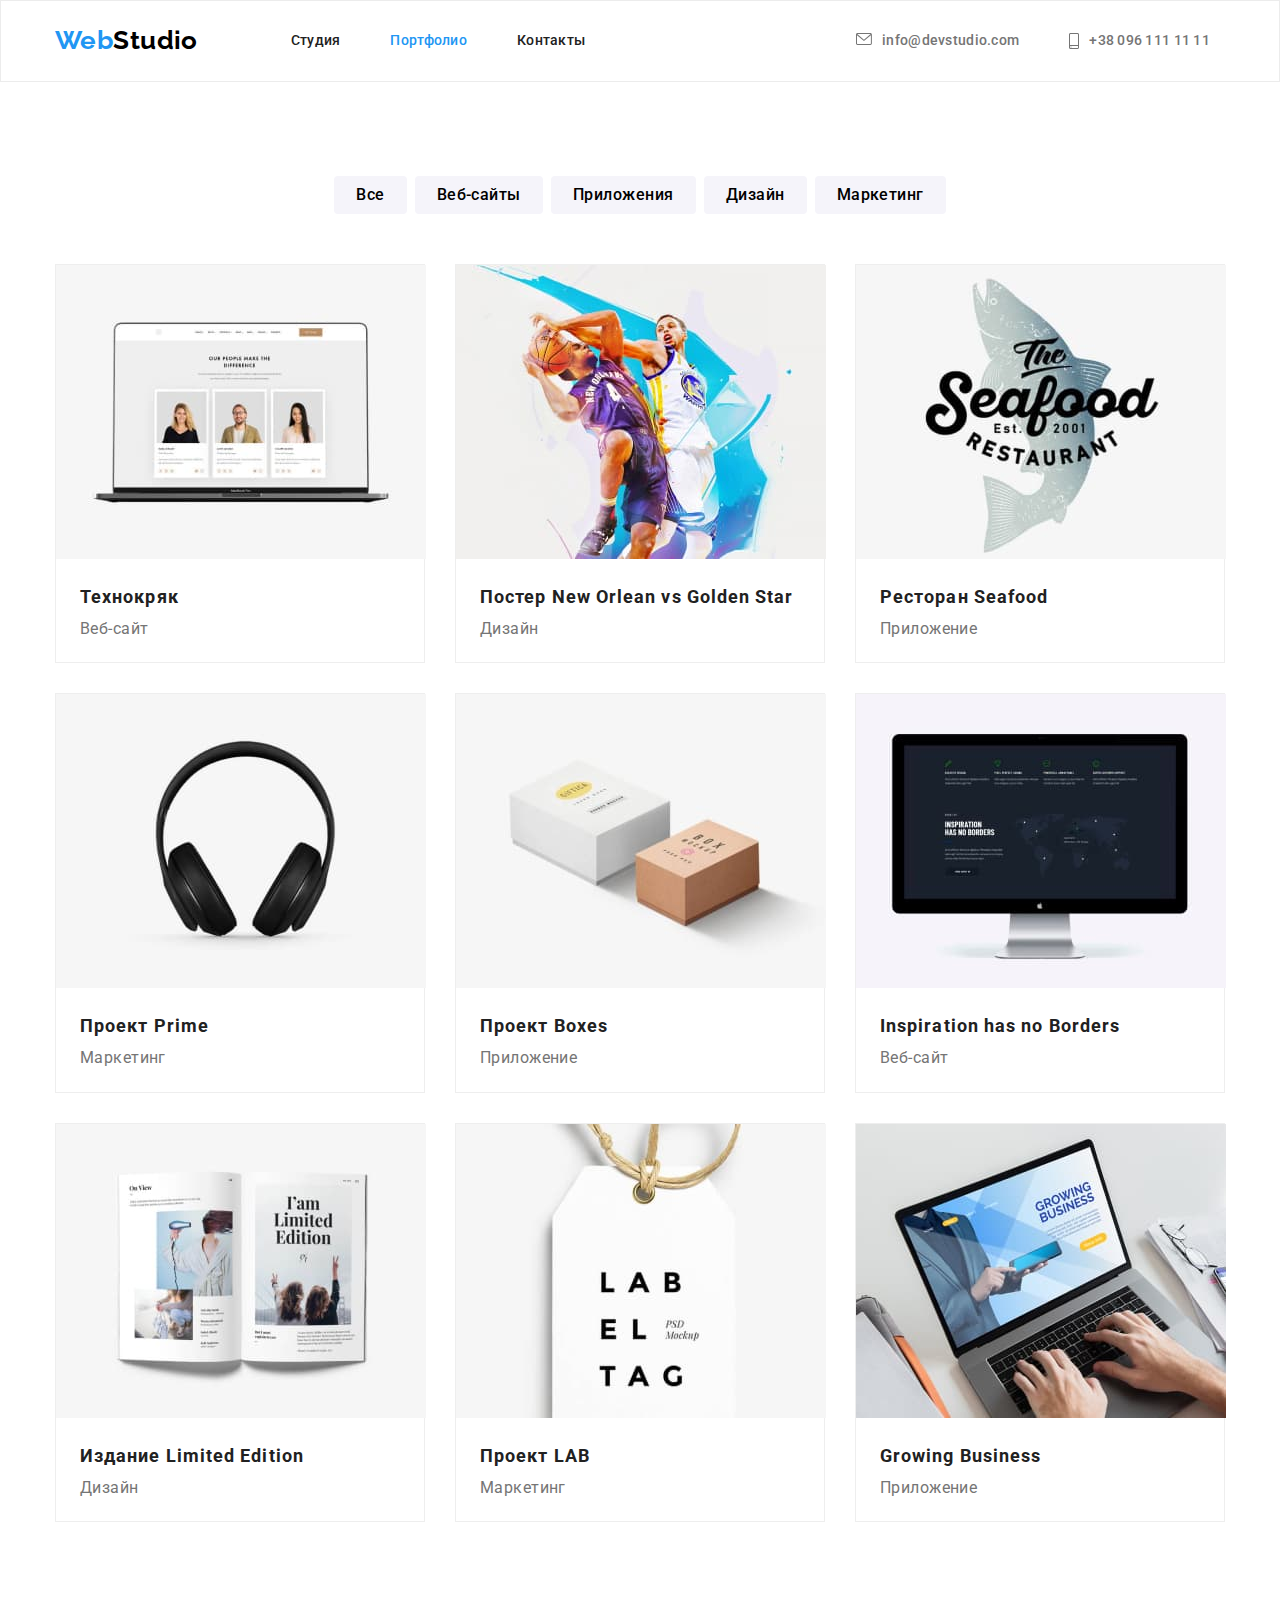
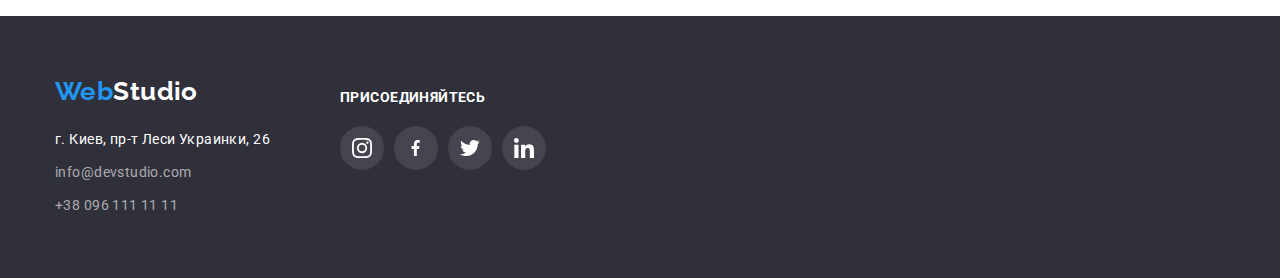
==== portfolio.html @ fba7c38c "клонирует файлы из 4 репо" ====
<!DOCTYPE html>
<html lang="ru">
<!--шапка сайта-->

<head>
    <meta charset="UTF-8">
    <meta name="viewport" content="width=device-width, initial-scale=1.0">
    <link rel="stylesheet"
        href="https://cdnjs.cloudflare.com/ajax/libs/modern-normalize/1.0.0/modern-normalize.min.css">
    <link rel="preconnect" href="https://fonts.gstatic.com">
    <link
        href="https://fonts.googleapis.com/css2?family=Raleway:wght@700&family=Roboto:wght@400;500;700;900&display=swap"
        rel="stylesheet">
    <link rel="stylesheet" href="./css/styles.css">
    <title>Портфолио</title>
</head>

<body>
    <!--шапка сайта-->
    <header class="header-info">
        <div class="main-container">
            <nav class="all-nav">
                <a class="logo" lang="en" href="./index.html"><span class="logo-accent">Web</span>Studio</a>
                <ul class="site-nav-list">
                    <li class="item"><a href="./index.html" class="link ">Студия</a></li>
                    <li class="item"><a href="" class="link current">Портфолио</a></li>
                    <li class="item"><a href="" class="link">Контакты</a></li>
                </ul>
            </nav>
            <ul class="contacts">
                <li class="mail item"><a href="mailto:info@devstudio.com" class="link mail-header">
                        <svg class="mail-icon" width="16px" height="12px">
                            <use href="./images/sprite-icons.svg#icon-envelope"></use>
                        </svg>
                        info@devstudio.com
                    </a>
                </li>
                <li class="tel item"><a href="tel:+380961111111" class="link tel-header ">
                        <svg class="tel-icon" width="10px" height="16px">
                            <use href="./images/sprite-icons.svg#icon-smartphone"></use>
                        </svg>
                        +38 096 111 11 11
                    </a>
                </li>
            </ul>
        </div>
    </header>
    <main>
        <section class="our-projects">
            <div class="container">
                <h1 class="visually-hidden">Проекты</h1>
                <ul class="projects-filter">
                    <li class="filter-item"><button type="button" class="filter">Все</button></li>
                    <li class="filter-item"><button type="button" class="filter">Веб-сайты</button></li>
                    <li class="filter-item"><button type="button" class="filter">Приложения</button></li>
                    <li class="filter-item"><button type="button" class="filter">Дизайн</button></li>
                    <li class="filter-item"><button type="button" class="filter">Маркетинг</button></li>
                </ul>
            </div>
            <!--<section class="project-cards">-->
            <div class="container">
                <ul class="project-set">
                    <li class="project-item">
                        <div class="card-container"></div>
                        <a href="" class="project-link" style="color: #757575">
                            <img class="img-card" src="./images/technokriak.jpg" alt="на ноутбуке открыт сайт с карточками сотрудников">
                            <div class="card-body">
                            <h2 class="project-name">Технокряк</h2>
                            <p class="project-text">Веб-сайт</p>
                            </div>
                        </a>
                    </li>
                    <li class="project-item">
                        <a href="" class="project-link" style="color: #757575">
                            <img class="img-card" src="./images/poster.jpg" alt="Постер с изображением баскетболистов">
                            <div class="card-body">
                            <h2 class="project-name">Постер New Orlean vs Golden Star</h2>
                            <p class="project-text">Дизайн</p>
                            </div>
                        </a>
                    </li>
                    <li class="project-item">
                        <a href="" class="project-link" style="color: #757575">
                            <img class="img-card" src="./images/seafood.jpg" alt="логотип с рыбой">
                            <div class="card-body">
                            <h2 class="project-name">Ресторан Seafood</h2>
                            <p class="project-text">Приложение</p>
                            </div>
                        </a>
                    </li>
                    <li class="project-item">
                        <a href="" class="project-link" style="color: #757575">
                            <img class="img-card" src="./images/prime.jpg" alt="Наушники">
                            <div class="card-body">
                            <h2 class="project-name">Проект Prime</h2>
                            <p class="project-text">Маркетинг</p>
                            </div>
                        </a>
                    </li>
                    <li class="project-item">
                        <a href="" class="project-link" style="color: #757575">
                            <img class="img-card" src="./images/boxes.jpg" alt="Две коробки на белом фоне.Одна-белая, вторая-крафт.">
                            <div class="card-body">
                            <h2 class="project-name">Проект Boxes</h2>
                            <p class="project-text">Приложение</p>
                            </div>
                        </a>
                    </li>
                    <li class="project-item">
                        <a href="" class="project-link" style="color: #757575">
                            <img class="img-card" src="./images/no-borders.jpg" alt="Моноблок">
                            <div class="card-body">
                            <h2 class="project-name">Inspiration has no Borders</h2>
                            <p class="project-text">Веб-сайт</p>
                            </div>
                        </a>
                    </li>
                    <li class="project-item">
                        <a href="" class="project-link" style="color: #757575">
                            <img class="img-card" src="./images/limited-edition.jpg" alt="Разворот журнала">
                            <div class="card-body">
                            <h2 class="project-name">Издание Limited Edition</h2>
                            <p class="project-text">Дизайн</p>
                            </div>
                        </a>
                    </li>
                    <li class="project-item">
                        <a href="" class="project-link" style="color: #757575">
                            <img class="img-card" src="./images/lab.jpg" alt="белая лейба с названием проекта">
                            <div class="card-body">
                            <h2 class="project-name">Проект LAB</h2>
                            <p class="project-text">Маркетинг</p>
                            </div>
                        </a>
                    </li>
                    <li class="project-item">
                            <a class="project-link" href=""  style="color: #757575">
                            <img class="img-card" src="./images/growing-business.jpg" alt="Мужчина печатает на ноутбуке">
                            <div class="card-body">
                            <h2 class="project-name">Growing Business</h2>
                            <p class="project-text">Приложение</p>
                            </div>
                        </a>
                      </li>
                </ul>
            </div>
            <!--</section>-->
        </section>
    </main>
    <footer>
        <section class="footer-section">
            <div class="footer-address">
                <a class="logo" lang="en" href="./index.html"><span class="logo-accent">Web</span>Studio</a>
                <address class="address">
                    г. Киев, пр-т Леси Украинки, 26
                </address>
                <ul>
                    <li class="email-li"><a href="mailto:info@devstudio.com" class="email">info@devstudio.com</a></li>
                    <li class="phone-li"><a href="tel:+380961111111" class="phone">+38 096 111 11 11</a></li>
                </ul>
            </div>
            <div class=" footer-sotial-networks">
                <p class="join">присоединяйтесь</p>
                <ul class="join-social-network">
                    <li class="join-social-network-item">
                        <a href="" class="join-network-link">
                            <svg class="link-icon" width="20px" height="20px">
                                <use href="./images/sprite-icons.svg#icon-instagram-2"></use>
                            </svg>
                        </a>
                    </li>
                    <li class="join-social-network-item">
                        <a href="" class="join-network-link">
                            <svg class="link-icon" width="20px" height="16.25px">
                                <use href="./images/sprite-icons.svg#icon-facebook"></use>
                            </svg>
                        </a>
                    </li>
                    <li class="join-social-network-item">
                        <a href="" class="join-network-link">
                            <svg class="link-icon tweetter" width="20px" height="20px">
                                <use href="./images/sprite-icons.svg#icon-tweetter"></use>
                            </svg>
                        </a>
                    </li>
                    <li class="join-social-network-item">
                        <a href="" class="join-network-link">
                            <svg class="link-icon in" width="20px" height="20px">
                                <use href="./images/sprite-icons.svg#icon-linkedin-1"></use>
                            </svg>
                        </a>
                    </li>
                </ul>
            </div>
        </section>
    </footer>


</body>

</html>
---- css/styles.css ----
:root {
  --primary-text-color: #757575; 
  --title-text-color: #212121;
  --accent: #2196f3;
  --second-text-accent: #ffffff;
  --background-color: #ffffff;
  --sec-background-color: #2f303a;
  --third-background-color: #f5f4fa;
  --logo-color: #000000;
  --filter-color: #f5f4fa;
   --border-color: #ececec;
   --icons-list-color: #AFB1B8;
}

body {
  margin: 0;
  font-family: "Roboto", sans-serif;
  сolor: var(--primary-text-color);

  font-size: 14px;
  line-height: 1.71;
  font-weight: 400;

  letter-spacing: 0.03em;
}
/* основной цвет текста #757575;*/
/*вторичный цвет текста background: #212121;*/
/*background: #000000;
/*background: #FFFFFF;
/*акцент: #2196F3;
/*background: #F5F4FA;*/
/*background-color 2F303A */
/*background-colorFFFFFF*/

/*header-main-container*/

.container {
  width: 1200px;
  padding-left: 15px;
  padding-right: 15px;
  margin-left: auto;
  margin-right: auto;
}

.overlay {
  max-width: 1600;
  height: 600px;
  padding-top: 200px;
  margin-left: auto;
  margin-right: auto;

  margin-right: auto;
  margin-top: 0;
  margin-bottom: 0px;
  text-align: center;
}

.heading-container {
  width: 696px;
  margin: 0 auto;
}

.header-info {
  /*display: flex;*/
  border: 1px solid var(--border-color);
}

.main-container {
  display: flex;
  align-items: center;
  justify-content: space-between;
  padding-left: 15px;
  padding-right: 15px;
  width: 1200px;
  margin-left: auto;
  margin-right: auto;
  /*border-bottom: tomato;*/
}

/*logo*/
.logo {
  display: inline-block;
  color: var(--logo-color);
  font-family: "Raleway", sans-serif;
  font-weight: 700;
  font-size: 26px;
  line-height: 1.19;
  text-decoration: none;
}
header .logo {
  padding-top: 24px;
  padding-bottom: 25px;
}

.a .logo {
  display: inline-block;
  padding-top: 60px;
  margin-bottom: 20px;
}
.logo-accent {
  color: var(--accent);
}

/*убирает точки со всех списков*/
ul {
  padding: 0;
  margin: 0;
  list-style: none;
}

/* Site nav*/

.all-nav {
  display: flex;
  align-items: center;
  /*justify-content: space-between;*/
}
.site-nav-list .link {
  display: block;
  padding-top: 32px;
  padding-bottom: 32px;
  color: var(--title-text-color);
  font-weight: 500;
  font-size: 14px;
  line-height: 1.14;
  letter-spacing: 0.02em;
  text-decoration: none;
}

.site-nav-list .link:hover,
.site-nav-list .link:focus {
  color: var(--accent);
}

.site-nav-list .link.current {
  color: var(--accent);
}

.site-nav-list {
  display: flex;
  margin-top: 0;
  margin-bottom: 0;
  margin-left: 93px;
}

.site-nav-list .item:not(:last-child) {
  margin-right: 50px;
}

.logo-nav {
  display: inline-block;
  margin-right: 93px;
  color: var(--logo-color);
  font-family: "Raleway", sans-serif;
  font-weight: 700;
  font-size: 26px;
  line-height: 1.19;
  text-decoration: none;
}

.header .container {
  
  padding-left: 15px;
  padding-right: 15px;
  width: 1200px;
  margin-top: 0;
  margin-bottom: 0;
  margin-left: auto;
  margin-right: auto;
}

/*герой*/

.hero .overlay {
  background-image: linear-gradient(
      to right,
      rgba(47, 48, 58, 0.4) ,
      rgba(47, 48, 58, 0.4) 
    ),
  
  url(../images/hero-img.jpg);
  background-color: var(--sec-background-color);
  background-repeat: no-repeat;
  background-position: center;
  background-size: cover;
} 


/.hero {
 
  margin-top: 0;
  margin-bottom: 0px;
  text-align: center;
  padding-top: 200px;
  padding-bottom: 200px;
  /*background-color: var(--sec-background-color);*/
}

.hero-title {
  margin-top: 0;
  margin-bottom: 30px;
  font-weight: 900px;
  font-size: 44px;
  line-height: 1.4;
  text-align: center;
  letter-spacing: 0.06em;
  text-transform: uppercase;
  color: var(--second-text-accent);
}

/*section*/
.section .container {
  padding-left: 15px;
  padding-right: 15px;
  width: 1200px;
  margin-left: auto;
  margin-right: auto;
}

.section-title {
  margin-top: 0;
  margin-bottom: 50px;
  
  color: var(--title-text-color);
  font-weight: 700;
  font-size: 36px;
  line-height: 1.17;
  text-align: center;
  text-decoration: none;
}

/*features-list*/
.features-list .title {
  color: var(--title-text-color);
  font-weight: 700;
  font-size: 14px;
  line-height: 1.14;
  text-transform: uppercase;
}

.features-list .text {
  font-size: 14px;
  line-height: 1.71;
  color: var(--primary-text-color);
}

.features-list {
  display: flex;
  /*flex-wrap: wrap;*/
  margin-left: -30px;
  margin-top: -30px;
  /*padding-bottom: 94px;
  padding-top: 94px;*/
}

.features-list-item {
  width: 270px;
  margin-left: 30px;
  margin-top: 30px;
  flex-basis: calc(100% / 4-30px);
}






/*кнопка заказать услугу*/

.button-heading {
  display: block;
  width: 200px;
  margin: 0 auto;
}

.button {
  display: inline-block;
  text-align: center;
  font-weight: 700;
  font-size: 16px;
  line-height: 1.9;
  min-width: 200px;
  padding-top: 10px;
  padding-bottom: 10px;
  padding-left: 32px;
  padding-right: 32px;
  color: var(--second-text-accent);
  background-color: var(--accent);
  border: 1px solid tansparent;
  border-radius: 4px;

  cursor: pointer;
  outline: transparent;
}

.button:hover,
.button:focus {
  background-color: var(--background-color);
  color: var(--accent);
}
/*our advantages*/

.advantages-section {
  display: flex;
  padding-top: 94px;
  padding-bottom: 94px;
}

.advantages-icon-list {
  display: flex;
  
  
  
  padding: 0;
  margin: 0;
  list-style: none;
  
   
}

.feature-icon-container {
  display: flex;
  align-items: center;
  justify-content: center;
  padding: 0;
  border: none;
  width: 270px;
  height: 120px;
  border-radius: 4px;
  background-color: var(--third-background-color);
  
}

.advantages-icon {
  display: flex;
  
  width: 70px;
  height: 70px;
  
  
  background-repeat: no-repeat;
  background-position: center;
  /*height: 100%;
  width: 100%;*/

  /*object-fit: cover;*/
}

.advantages-icon-item:not(:last-child) {
  margin-right: 30px;
}

/*.advantages-link:not(:last-child) {
  margin-right: 30px;
}*/


  
  
}

/*.advantages-icon:not(:first-child) {
  margin-left: 30px;
}*/


.our-advantages .text {
  margin-top: 0;
  margin-bottom: 0;
}

.our-advantages {
  padding-top: 94px;
  padding-bottom: 94px;
}

.our-advantages .container {
  padding-left: 15px;
  padding-right: 15px;
  width: 1200px;
  margin-left: auto;
  margin-right: auto;
}
/*our duties*/
.our-duties {
  padding-bottom: 94px;
 
}
.our-duties-list {
  display: flex;
  /*flex-wrap: wrap;*/
  margin-left: -30px;
  margin-top: -30px;
  flex-basis: calc(100% / 3-30px);
}

.duties-item {
  margin-left: 30px;
  margin-top: 30px;
}

.duties-img {
  display: block;
}

/*section our-team*/

.our-team .container {
  padding-left: 15px;
  padding-right: 15px;
  width: 1200px;
  margin-left: auto;
  margin-right: auto;
  
}

.our-team {
  background-color: var(--filter-color);
  padding-bottom: 94px;
  padding-top: 94px;
}

.our-team-list {
  display: flex;
  flex-wrap: wrap;
  margin-left: -30px;
  margin-top: -30px;
  flex-basis: (100%/4-30px);
  /*padding-bottom: 94px;*/
}

.our-team .section-title {
  /*padding-top: 94px;*/
}
.team-member {
  margin-left: 30px;
  margin-top: 30px;
  background-color: var(--background-color);
  border-radius: 0px 0px 4px 4px;
  box-shadow: 0px 1px 3px rgba(0, 0, 0, 0.12), 0px 1px 1px rgba(0, 0, 0, 0.14),
    0px 2px 1px rgba(0, 0, 0, 0.2);
}

/*our team */
.team-member-body {
padding-top: 30px;
padding-bottom: 30px;
padding-left: 32px;
padding-right: 32px;
}

.name {
  margin-top: 0;
  margin-bottom: 10px;
  
  color: var(--title-text-color);
  font-weight: 500;
  font-size: 16px;
  line-height: 1.19;
  text-align: center;
}

.profession {
  margin-top: 0;
  margin-bottom: 16px;
  
  color: var(--primary-text-color);
  font-size: 16px;
  line-height: 1.19;
  text-align: center;
}
.actions .team-link {
  display: flex;
  align-items: center;
  justify-content: center;
  width: 44px;
  height: 44px;
  padding: 0;
  background-color: var(--background-color);
  color: var(--icons-list-color);
  border-radius: 50%;
  border: none;
  background-position: center;
cursor: pointer;
}
.team-li:not(:last-child) {
  margin-right: 10px;
}

.team-icon {
  /*margin: 0;
  padding: 0;
  list-style: none;
  display: inline-flex;
  align-items: center;
  justify-content: center;
 /*width: 20px;
 height:20px;*/
 fill: currentColor;
}
.actions .team-link:hover,
.actions .team-link:focus {
  color: var(--second-text-accent);
  background-color: var(--accent);
} 


.actions {
  display: flex;
  
  justify-content: space-around;
  align-items: center;
  
  padding: 0;
  margin: 0;
  outline: 1 px solid black;
  list-style: none;
  
  
  }
/*customers*/
.regular-customers {
  padding-top: 94px;
  padding-bottom: 94px;
}

.customers-list {
  display: flex;
  text-align: center;
  justify-content: center;
  align-items: center;
  padding: 0;
  margin: 0;
  
  list-style: none;
}

.customers-link {
  
  display: flex;
  text-align: center;
  justify-content: center;
  align-items: center;
  width: 100%;
  height: 100%;
  padding: 0;
  margin: 0;
  border: none;
 
  
  
  fill: var(--icons-list-color);
  cursor: pointer;
  text-decoration: none;
  border: 1px solid var(--icons-list-color);
  border-radius: 4px;
}
  
.customers-link:hover,
.customers-link:focus {
  fill: var(--accent);
  border: 1px solid var(--accent);
}

.customers-list-item {
  width: 170px;
  height: 90px;
}

 

.customers-list-item:not(:last-child) {
  margin-right: 30px;
}

.customers-icon {
  display: flex;
  margin: 0;
  padding: 0;
  text-align: center;
  justify-content: center;
  align-items: center;
  background-position: center;
  /*fill: currentColor;*/

}



.customer-title {
  margin-top: 0;
font-weight: 700;
font-size: 36px;
line-height: 42px;
text-align: center;
letter-spacing: 0.03em;
}


/*contacts*/
.address {
  margin-top: 20px;
  margin-bottom: 9px;
  font-size: 14px;
  line-height: 1.71;
  font-style: normal;
  color: var(--second-text-accent);
}
.contacts .link {
  display: flex;
  margin-top: 0;
  margin-bottom: 0;
  padding-top: 32px;
  padding-bottom: 32px;
  color: var(--primary-text-color);
  font-weight: 500;
  font-size: 14px;
  line-height: 1.14;
  letter-spacing: 0.02em;
  text-decoration: none;
}

.mail-icon {
  align-items: center;
  width: 16px;
  height: 12px;
  margin-right: 10px;
  fill: currentColor;
}
.contacts .link:hover,
.contacts .link:focus {
  color: var(--accent);
  fill: var(--accent);
}

.tel-icon {
  align-items: center;
  width: 10px;
  height: 16px;
  margin-right: 10px;
  fill: currentColor;
}

.contacts {
  display: flex;
  align-items: center;
  padding-left: 15px;
  padding-right: 15px;
  margin-top: 0;
  margin-bottom: 0;
  
}

.contacts .item + .item {
  margin-left: 50px;
}

/* our projects */

.visually-hidden {
  position: absolute;
  clip: rect(0 0 0 0);
  width: 1px;
  height: 1px;
  margin: -1px;
}

/*фильтр*/


.filter-item:not(:last-child) {
  margin-right: 8px;
}

.projects-filter {
  display: flex;
  text-align: center;
  justify-content: center;
  margin-bottom: 50px;

  margin-left: auto;
  margin-right: auto;
}

/*.our-projects .container {
  align-items: center;
}*/

.our-projects {
  margin-top: 94px;
}

.filter {
  padding: 6px 22px;
  border-radius: 4px;
  font-family: Roboto;
  font-style: normal;
  font-weight: 500;
  font-size: 16px;
  line-height: 1.62;
  text-align: center;
  letter-spacing: 0.03em;
  border: var(--third-background-color);
  background-color: var(--filter-color);
  cursor: pointer;
}

.filter:hover,
.filter:focus {
  background-color: var(--accent);
  color: var(--second-text-accent);
  border: var(--accent);
 
box-shadow: 1px 4px 6px rgba(0, 0, 0, 0.16),
              0px 4px 4px rgba(0, 0, 0, 0.06),
              0px 1px  1px rgba(0, 0, 0, 0.12);

}

/*2 вариант*/
.our-projects .container {
  width: 1200px;
}
.project-set {
  display: flex;
  flex-wrap: wrap;
  margin-left: -30px;
  margin-top: -30px;
  margin-bottom: 94px;
  list-style: none;
  
}

.project-item {
  
  margin-left: 30px;
  margin-top: 30px;
  width: 370px;
  flex-basis: calc(100% / 3 - 30px);
  border: 1px solid #EEEEEE;
  
  
}



.img-card {
  display: block;
}

.project-link {
  text-decoration: none;
  display: block;
  
}

.project-link:hover,
.project-link:focus {

box-shadow: 1px 4px 6px rgba(0, 0, 0, 0.16),
              0px 4px 4px rgba(0, 0, 0, 0.06),
              0px 1px  1px rgba(0, 0, 0, 0.12);
}
.card-body {
  
  padding-top: 20px;
  padding-bottom: 20px;
  padding-left: 24px;
  padding-right: 24px;
   
}

.project-name {
  margin-top: 0;
  margin-bottom: 0;

  color: var(--title-text-color);
  font-weight: 700;
  font-size: 18px;
  line-height: 2;
  letter-spacing: 0.06em;
  text-decoration: none;
}

.project-text {
  margin-top: 0;
  margin-bottom: 0;

  font-size: 16px;
  line-height: 1, 9;
  text-decoration: none;
}
.project-link {
  text-decoration: none;

}

footer {
  
  padding-top: 60px;
  padding-bottom: 60px;
  
  background-color: var(--sec-background-color);
}

footer .container {
  width: 1200px;
  padding-right: 15px;
  padding-left: 15px;
  margin-left: auto;
  margin-right: auto;
  text-align: start;

  background-color: var(--sec-background-color);
}
.footer-section {
  display: flex;
  align-items: flex-start;
  width: 1200px;
  padding-right: 15px;
  padding-left: 15px;
  margin-left: auto;
  margin-right: auto;
  

}

.footer-address {
  display: block;
  margin-right: 70px;
  justify-content: flex-start;
  
}

.footer-sotial-networks {
  display: block;
  justify-content: flex-start;
  padding: 0;
}

footer .logo {
  color: var(--background-color);
}

.header .logo {
  display: inline-block;
  padding-top: 24px;
  padding-bottom: 25px;
}

.email,
.phone {
  color: rgba(255, 255, 255, 0.6);
  font-size: 14px;
  line-height: 1.71;
  text-decoration: none;
}
/*.email {
  margin-bottom: 9px;
}*/
.email-li {
  margin-bottom: 9px;
}

/*присоединяйтесь*/
.join {
  font-weight: 700;
font-size: 14px;
line-height: 1.14;
letter-spacing: 0.03em;
text-transform: uppercase;
color: var(--second-text-accent);
margin-bottom: 20px;
}
.join-social-network {
display: flex;
  flex-wrap: wrap;
  justify-content: center;
  align-items: center;
}
.join-network-link {
  contain: '';
  display: flex;
  justify-content: center;
  align-items: center;
  width: 44px;
  height: 44px;
  background-color: rgba(255, 255, 255, 0.1);
  border-radius: 50%;
  padding: 0;
  border: none;
  background-position: center;
      
}

.join-social-network-item:not(:last-child) {
  margin-right: 10px;
}

.join-social-network-item :hover,
.join-social-network-item :focus {
  background-color: var(--accent);
}

.link-icon {
  display: block;
 
}

.tweetter {
  fill: var(--background-color);
}

.in {
  fill: var(--background-color);
}
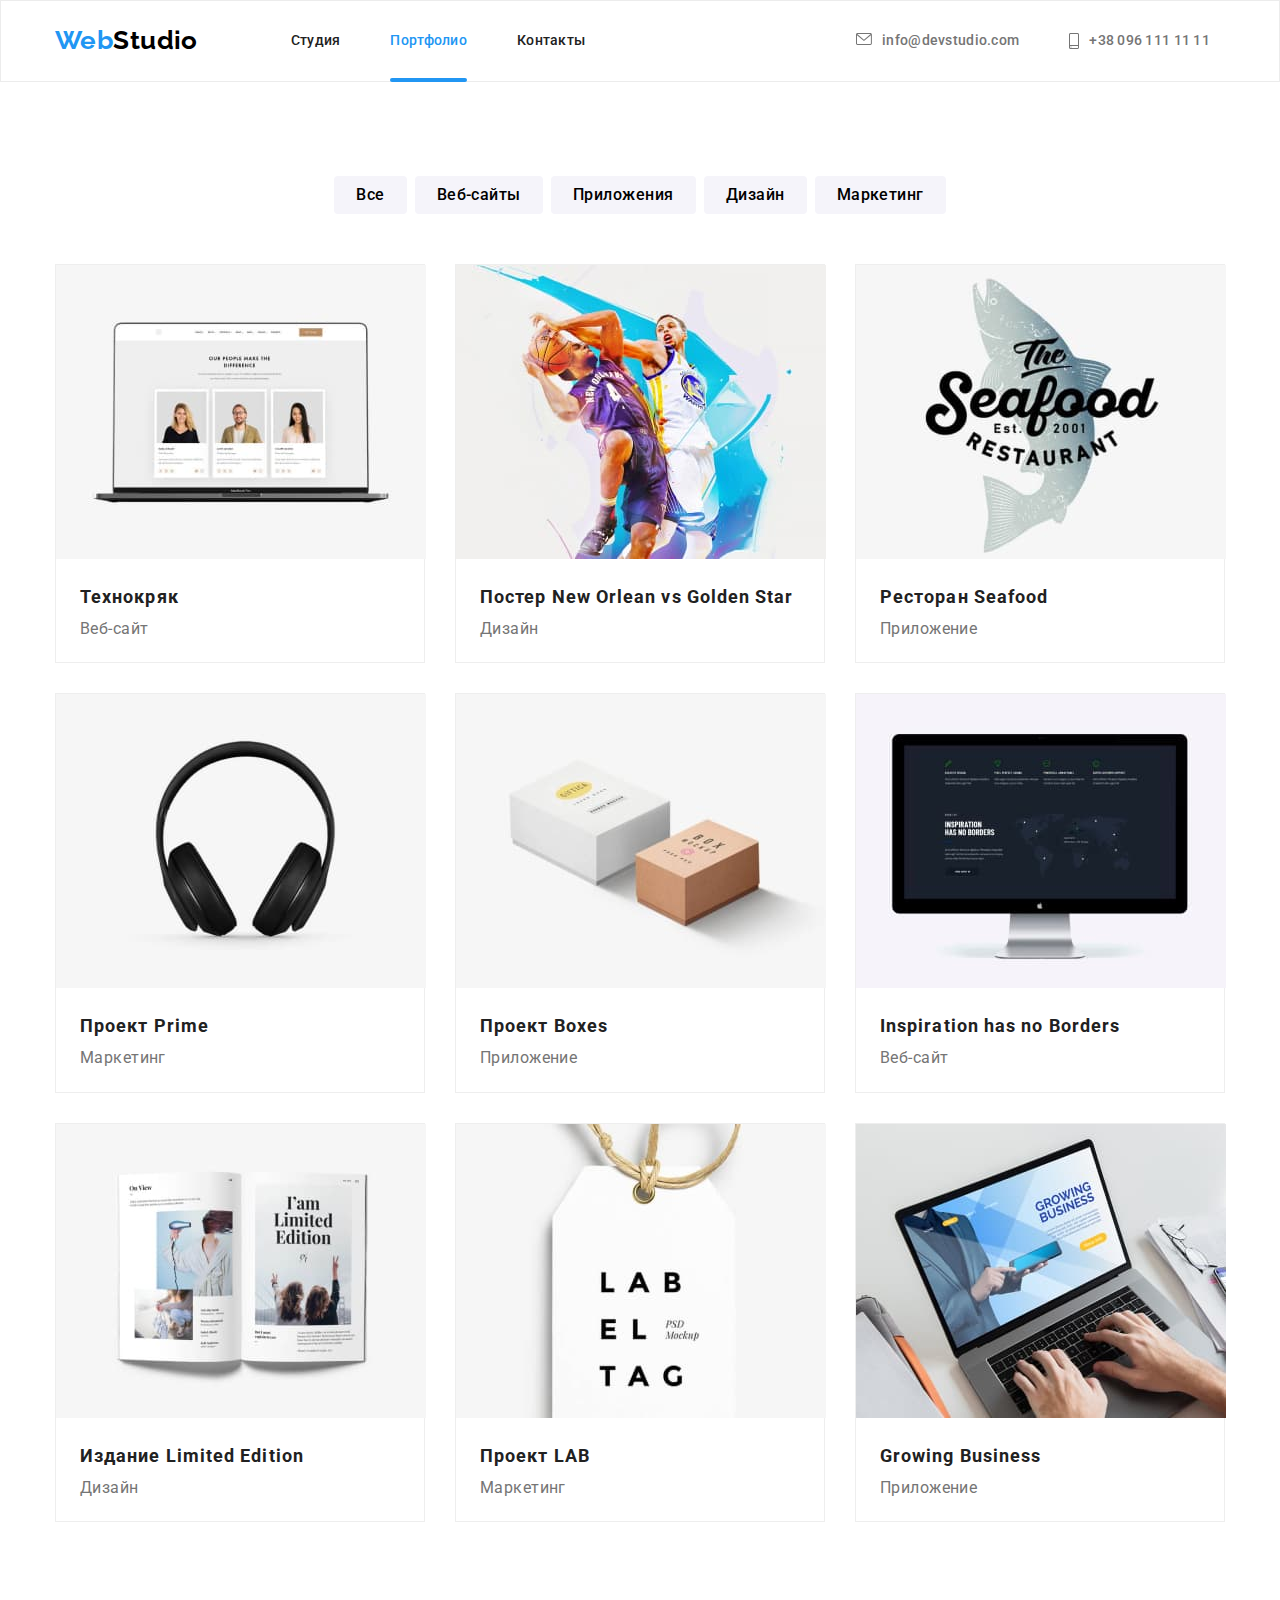
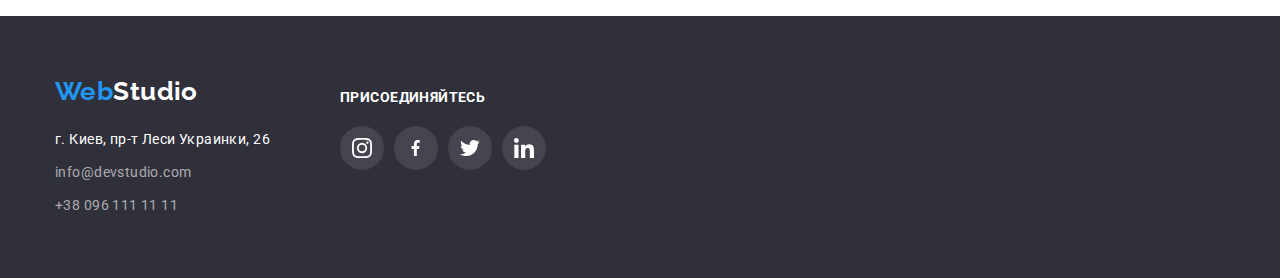
==== commit 62bda6f5: "добавлены пшки к чем мы занимаемся, намечено модальное окно,добавлена синяя полоска к каррент, начат" ====
--- a/portfolio.html
+++ b/portfolio.html
@@ -63,10 +63,19 @@
                     <li class="project-item">
                         <div class="card-container"></div>
                         <a href="" class="project-link" style="color: #757575">
+                            <div class="overlay-container">
                             <img class="img-card" src="./images/technokriak.jpg" alt="на ноутбуке открыт сайт с карточками сотрудников">
                             <div class="card-body">
+                                <div class="img-overlay">
+                                    <p class="overlay-text">Технокряк это современная площадка распространения коронавируса. Компании используют эту
+                                            платформу для цифрового
+                                            шпионажа и атак на защищённые сервера конкурентов.</p>
+                            </div>
+                            
                             <h2 class="project-name">Технокряк</h2>
                             <p class="project-text">Веб-сайт</p>
+                            
+                            </div>
                             </div>
                         </a>
                     </li>
--- a/css/styles.css
+++ b/css/styles.css
@@ -10,6 +10,8 @@
   --filter-color: #f5f4fa;
    --border-color: #ececec;
    --icons-list-color: #AFB1B8;
+   --timing-function: cubic-bezier(0.4, 0, 0.2, 1);
+    --backdrop-color: rgba(33, 150, 243, 0.9);
 }
 
 body {
@@ -125,6 +127,8 @@
   line-height: 1.14;
   letter-spacing: 0.02em;
   text-decoration: none;
+  transition-property: color;
+  transition-duration: 250ms;
 }
 
 .site-nav-list .link:hover,
@@ -133,7 +137,20 @@
 }
 
 .site-nav-list .link.current {
+  position: relative;
+  display: block;
   color: var(--accent);
+}
+
+.site-nav-list .link.current::after {
+  content: '';
+  position: absolute;
+  width: 100%;
+  height: 4px;
+  left: 0;
+  bottom: -1px;
+  border-radius: 2px;
+  background-color: var(--accent);
 }
 
 .site-nav-list {
@@ -291,6 +308,9 @@
 
   cursor: pointer;
   outline: transparent;
+  transition-property: background-color color;
+  transition-duration: 250ms;
+  transition-timing-function: var(--timing-function);
 }
 
 .button:hover,
@@ -298,6 +318,37 @@
   background-color: var(--background-color);
   color: var(--accent);
 }
+
+/*modal window*/
+.backdrop {
+  margin: 0;
+  padding: 0;
+  position: fixed;
+  top:0;
+  left:0;
+  
+  width: 100%;
+  height: 100%;
+  background-color: rgba(0, 0, 0, 0.2);
+}
+
+.backdrop .is-hidden {
+  opacity:0;
+  pointer-events: none;
+}
+
+.modal {
+  position: absolute;
+  top: 50%;
+  left: 50%;
+  
+  min-height: 581px;
+  min-width: 528px;
+  background-color: #FFFFFF;
+
+  transform: translate(-50%, -50%);
+}
+
 /*our advantages*/
 
 .advantages-section {
@@ -482,20 +533,18 @@
   border: none;
   background-position: center;
 cursor: pointer;
-}
+
+transition-property: background-color color;
+transition-duration: 250ms;
+transition-timing-function: var(--timing-function);
+}
+
 .team-li:not(:last-child) {
   margin-right: 10px;
 }
 
 .team-icon {
-  /*margin: 0;
-  padding: 0;
-  list-style: none;
-  display: inline-flex;
-  align-items: center;
-  justify-content: center;
- /*width: 20px;
- height:20px;*/
+  
  fill: currentColor;
 }
 .actions .team-link:hover,
@@ -546,7 +595,9 @@
   padding: 0;
   margin: 0;
   border: none;
- 
+  transition-property: fill border;
+  transition-duration: 250ms;
+  transition-timing-function: var(--timing-function);
   
   
   fill: var(--icons-list-color);
@@ -618,6 +669,10 @@
   line-height: 1.14;
   letter-spacing: 0.02em;
   text-decoration: none;
+  transition-property: color fill;
+  transition-duration: 250ms;
+  transition-timing-function: var(--timing-function);
+
 }
 
 .mail-icon {
@@ -703,6 +758,10 @@
   border: var(--third-background-color);
   background-color: var(--filter-color);
   cursor: pointer;
+  transition-property: background-color color border box-shadow;
+  transition-duration: 250ms;
+  transition-timing-function: var(--timing-function);
+
 }
 
 .filter:hover,
@@ -745,12 +804,16 @@
 
 
 .img-card {
+  position: relative;
   display: block;
 }
 
 .project-link {
   text-decoration: none;
   display: block;
+  transition-property: box-shadow;
+  transition-duration: 250ms;
+  transition-timing-function: var(--timing-function);
   
 }
 
@@ -792,6 +855,50 @@
 }
 .project-link {
   text-decoration: none;
+}
+
+/*backdrop cards*/
+.overlay-container {
+  position: relative;
+}
+/*.backdrop:hover::after {
+  position: absolute;
+  display: inline-block;
+  content: '';
+  top: 0;
+  left: 0;
+  width: 100%;
+  height: 100%;
+  transform:translate(-100%);
+  transition: transform 2500ms var(--timing-function);
+opacity: 1;
+}*/
+
+.project-link .img-overlay {
+  position: absolute;
+  top: 0px;
+  left: 0;
+  width: 370px;
+  height: 294px;
+  background-color: var(--backdrop-color);
+  opacity: 0;
+  transition-property:background-color color;
+  transition-duration: 250ms;
+}
+
+
+
+.project-link .img-overlay:hover {
+  opacity: 1;
+}
+.overlay-text {
+  text-decoration: none;
+  padding-top: 24px;
+  padding-bottom: 24px;
+  padding-left: 63px;
+  padding-right: 63px;
+  margin: 0;
+  color: var(--second-text-accent)
 
 }
 
@@ -890,12 +997,17 @@
   padding: 0;
   border: none;
   background-position: center;
+  transition-property: background-color;
+  transition-duration: 250ms;
+  transition-timing-function: var(--timing-function);
       
 }
 
 .join-social-network-item:not(:last-child) {
   margin-right: 10px;
 }
+
+
 
 .join-social-network-item :hover,
 .join-social-network-item :focus {
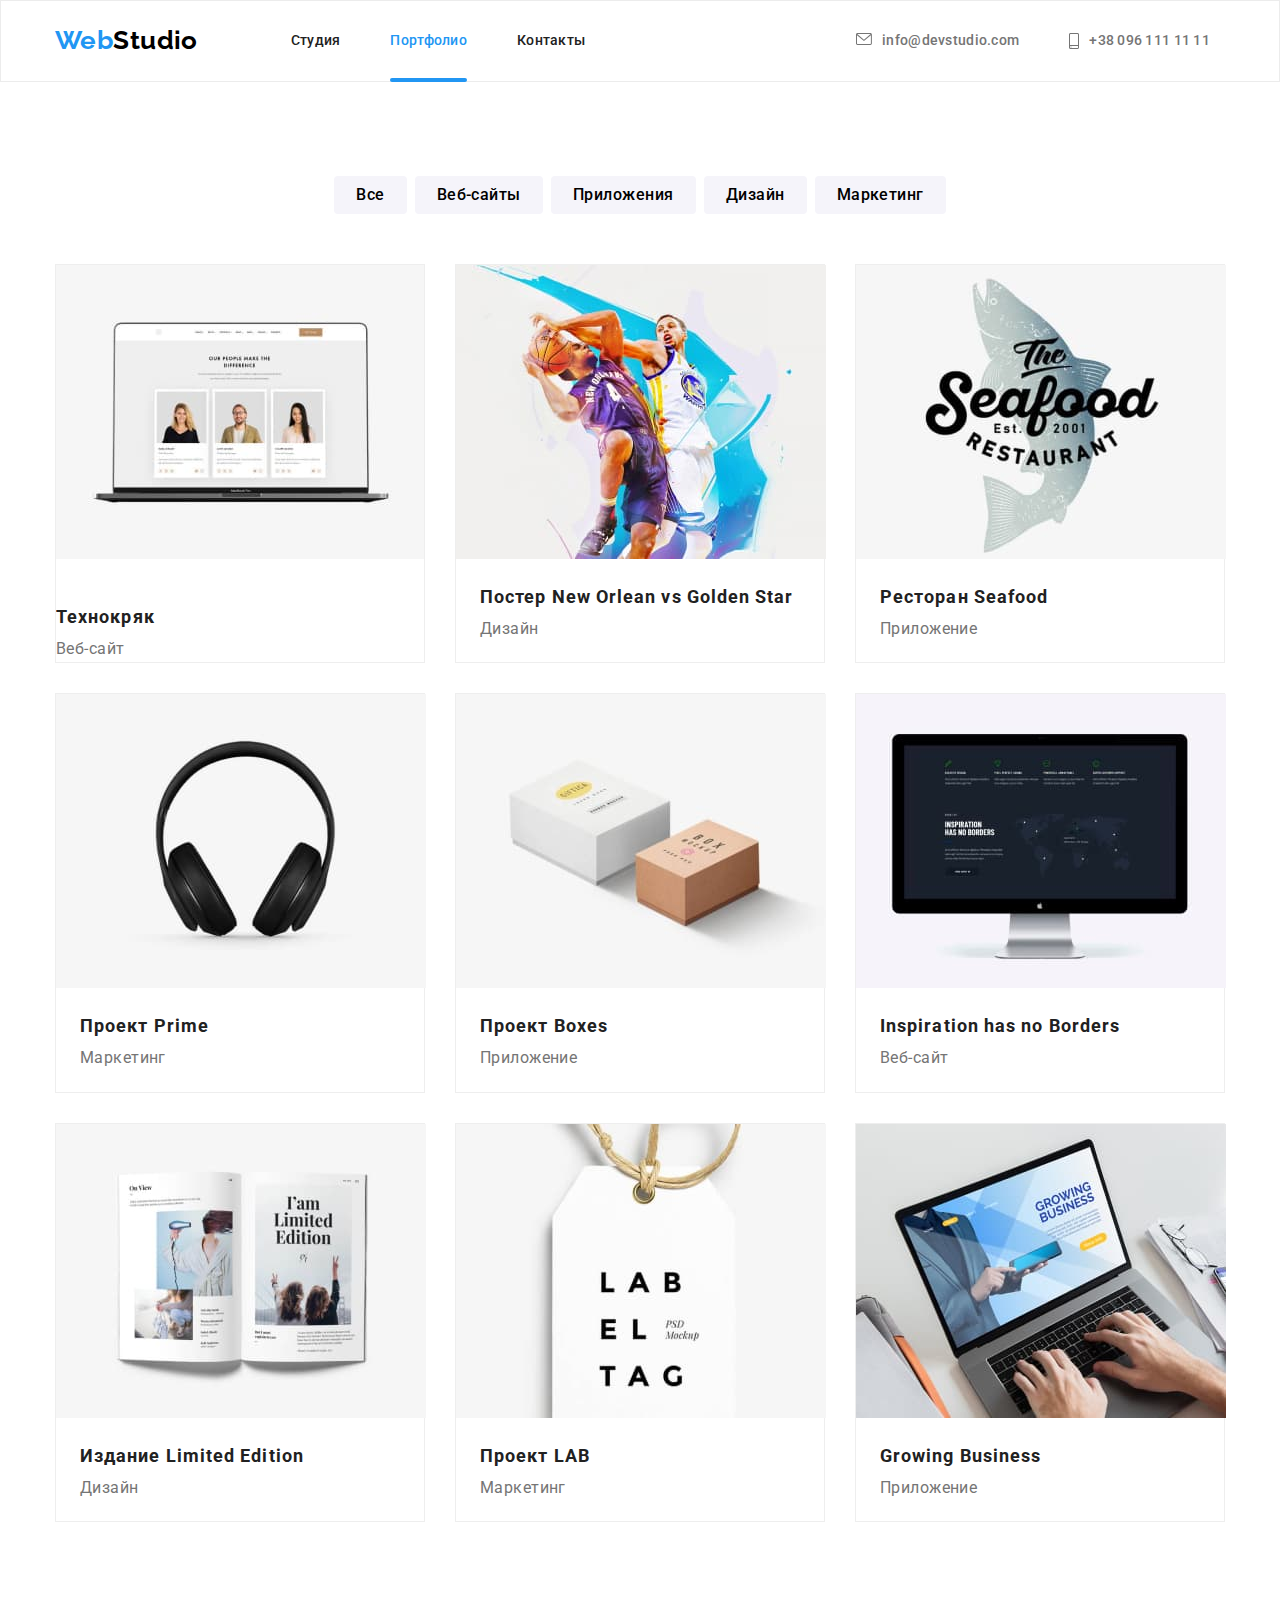
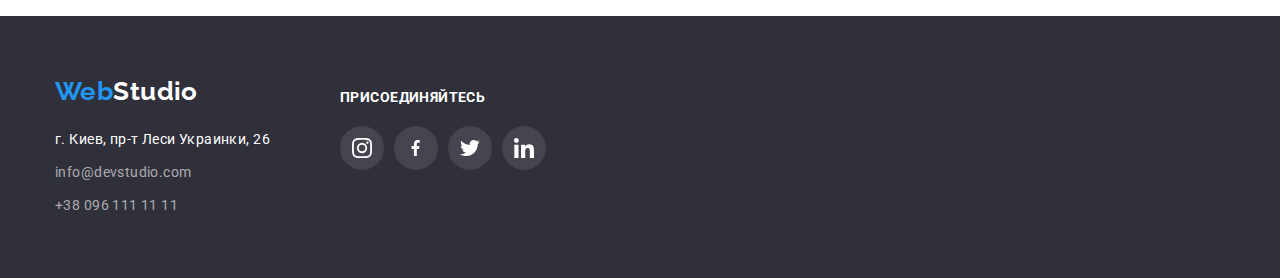
==== commit 7d4455d7: "добавляет изменения" ====
--- a/portfolio.html
+++ b/portfolio.html
@@ -61,7 +61,7 @@
             <div class="container">
                 <ul class="project-set">
                     <li class="project-item">
-                        <div class="card-container"></div>
+                        <div class="card-container">
                         <a href="" class="project-link" style="color: #757575">
                             <div class="overlay-container">
                             <img class="img-card" src="./images/technokriak.jpg" alt="на ноутбуке открыт сайт с карточками сотрудников">
@@ -71,7 +71,7 @@
                                             платформу для цифрового
                                             шпионажа и атак на защищённые сервера конкурентов.</p>
                             </div>
-                            
+                            </div>
                             <h2 class="project-name">Технокряк</h2>
                             <p class="project-text">Веб-сайт</p>
                             
--- a/css/styles.css
+++ b/css/styles.css
@@ -303,14 +303,12 @@
   padding-right: 32px;
   color: var(--second-text-accent);
   background-color: var(--accent);
-  border: 1px solid tansparent;
+  border: 1px solid transparent;
   border-radius: 4px;
 
   cursor: pointer;
-  outline: transparent;
-  transition-property: background-color color;
-  transition-duration: 250ms;
-  transition-timing-function: var(--timing-function);
+  
+  transition: transform 250ms var(--timing-function);
 }
 
 .button:hover,
@@ -321,19 +319,23 @@
 
 /*modal window*/
 .backdrop {
+  position: fixed;
   margin: 0;
   padding: 0;
-  position: fixed;
+  
   top:0;
   left:0;
   
   width: 100%;
   height: 100%;
   background-color: rgba(0, 0, 0, 0.2);
+  opacity: 1;
+
+  /*transition: opacity 250ms var(--timing-function);*/
 }
 
 .backdrop .is-hidden {
-  opacity:0;
+  opacity: 0;
   pointer-events: none;
 }
 
@@ -347,7 +349,35 @@
   background-color: #FFFFFF;
 
   transform: translate(-50%, -50%);
-}
+  transition: opacity 250ms var(--timing-function);
+}
+
+ .close-button {
+  content: '';
+  position: absolute;
+  right: 8px;
+  top: 8px;
+  width: 30px;
+  height: 30px;
+  padding: 0;
+  margin: 0;
+  list-style: none;
+  border-radius: 50%;
+  border: none;
+  cursor: pointer;
+
+  background-color: #FFFFFF;
+  background-image: url('../images/close-icon.svg');
+  width: 18px;
+  height: 18px;
+  background-repeat: no-repeat;
+  background-size: contain;
+  display: inline-block;
+  transition: transform 250ms var(--timing-function);
+  
+}
+
+
 
 /*our advantages*/
 
@@ -454,6 +484,39 @@
   display: block;
 }
 
+/*duties overlay*/
+.text-container {
+  position: absolute;
+  bottom: 0;
+  width: 100%;
+  height: 70px;
+  background-color: rgba(47, 48, 58, 0.8);
+}
+
+.img-p {
+  position: relative;
+}
+
+
+
+  
+
+.duties-text {
+  padding-top: 27px;
+  padding-bottom: 27px;
+  margin: 0;
+  text-decoration: none;
+  text-align: center;
+
+  font-weight: 700;
+font-size: 14px;
+line-height: 1.14;
+letter-spacing: 0.03em;
+text-transform: uppercase;
+
+color: #FFFFFF;
+
+}
 /*section our-team*/
 
 .our-team .container {
@@ -860,6 +923,7 @@
 /*backdrop cards*/
 .overlay-container {
   position: relative;
+  overflow: hidden;
 }
 /*.backdrop:hover::after {
   position: absolute;
@@ -878,10 +942,11 @@
   position: absolute;
   top: 0px;
   left: 0;
-  width: 370px;
-  height: 294px;
+  width: 100%;
+  height: 100%;
   background-color: var(--backdrop-color);
   opacity: 0;
+  transform: translateY(100%)
   transition-property:background-color color;
   transition-duration: 250ms;
 }
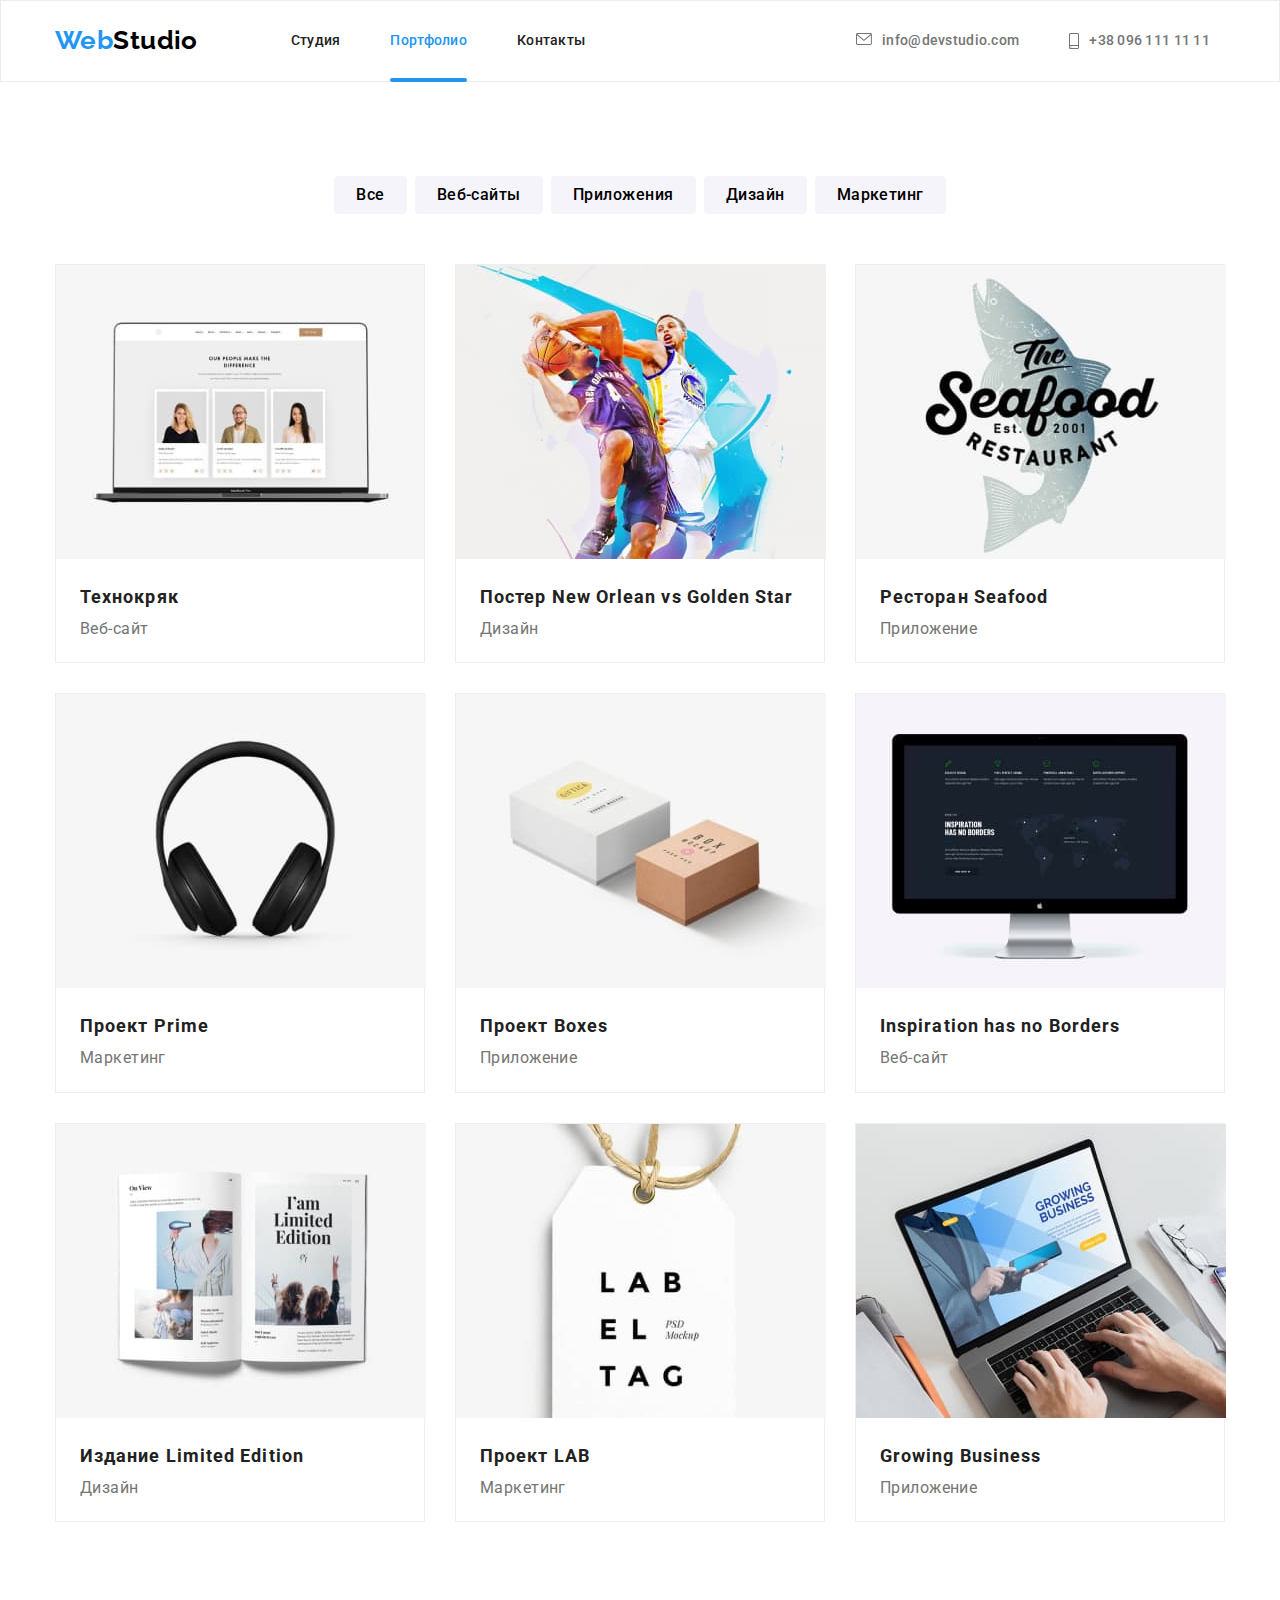
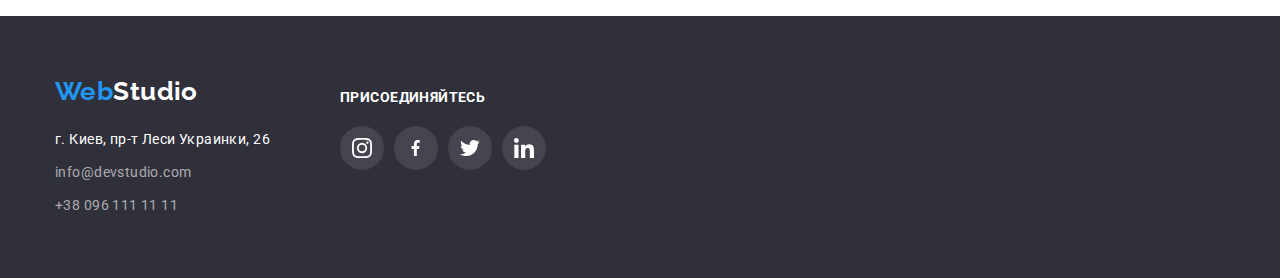
==== commit 2d093a90: "добавляет форму регистации в модальное окно и комментирует ее" ====
--- a/portfolio.html
+++ b/portfolio.html
@@ -65,18 +65,18 @@
                         <a href="" class="project-link" style="color: #757575">
                             <div class="overlay-container">
                             <img class="img-card" src="./images/technokriak.jpg" alt="на ноутбуке открыт сайт с карточками сотрудников">
-                            <div class="card-body">
-                                <div class="img-overlay">
-                                    <p class="overlay-text">Технокряк это современная площадка распространения коронавируса. Компании используют эту
-                                            платформу для цифрового
-                                            шпионажа и атак на защищённые сервера конкурентов.</p>
-                            </div>
-                            </div>
-                            <h2 class="project-name">Технокряк</h2>
+                            <div class="img-overlay">
+                            <p class="overlay-text">Технокряк это современная площадка распространения коронавируса. Компании используют эту
+                                платформу для цифрового
+                                шпионажа и атак на защищённые сервера конкурентов.</p>
+                            </div>
+                            </div>
+                            <div class="card-body">            
+                           <h2 class="project-name">Технокряк</h2>
                             <p class="project-text">Веб-сайт</p>
                             
                             </div>
-                            </div>
+                            
                         </a>
                     </li>
                     <li class="project-item">
--- a/css/styles.css
+++ b/css/styles.css
@@ -334,7 +334,7 @@
   /*transition: opacity 250ms var(--timing-function);*/
 }
 
-.backdrop .is-hidden {
+.backdrop.is-hidden {
   opacity: 0;
   pointer-events: none;
 }
@@ -349,7 +349,8 @@
   background-color: #FFFFFF;
 
   transform: translate(-50%, -50%);
-  transition: opacity 250ms var(--timing-function);
+  transition: translate 250ms linear, opacity 250ms linear --timing-function;
+   
 }
 
  .close-button {
@@ -368,6 +369,7 @@
 
   background-color: #FFFFFF;
   background-image: url('../images/close-icon.svg');
+  color: #000000;
   width: 18px;
   height: 18px;
   background-repeat: no-repeat;
@@ -377,7 +379,21 @@
   
 }
 
-
+/*modal-window-data*/
+.data-form {
+  position: absolute;
+  display: block;
+  justify-content: center;
+  align-self: center;
+  margin-left: auto;
+  margin-right: auto;
+  padding-top: 40px;
+  padding-bottom: 40px;
+  padding-left: 40px;
+  padding-right: 40px;
+  
+ 
+}
 
 /*our advantages*/
 
@@ -925,18 +941,11 @@
   position: relative;
   overflow: hidden;
 }
-/*.backdrop:hover::after {
-  position: absolute;
-  display: inline-block;
-  content: '';
-  top: 0;
-  left: 0;
-  width: 100%;
-  height: 100%;
-  transform:translate(-100%);
-  transition: transform 2500ms var(--timing-function);
-opacity: 1;
-}*/
+
+.overlay-container:hover .overlay {
+  transform: translatex(0);
+}
+
 
 .project-link .img-overlay {
   position: absolute;
@@ -947,8 +956,8 @@
   background-color: var(--backdrop-color);
   opacity: 0;
   transform: translateY(100%)
-  transition-property:background-color color;
-  transition-duration: 250ms;
+  transition: transform 250ms ease var(--timing-function);
+  
 }
 
 
@@ -1091,3 +1100,40 @@
 .in {
   fill: var(--background-color);
 }
+/*signup form*/
+.signup-container {
+  display: block;
+  text-align: center;
+}
+.signup-button {
+  
+  font-weight: bold;
+font-size: 16px;
+line-height: 30px;
+  text-align: center;
+  background-color: var(--accent);
+  color: #FFFFFF;
+  padding-top: 10px;
+  padding-bottom: 10px;
+  padding-left: 29px;
+  padding-right: 29px;
+  margin-left: 12px;
+  border-radius: 4px;
+}
+
+.signup-text {
+  font-weight: 700;
+font-size: 14px;
+line-height: 1.14;
+letter-spacing: 0.03em;
+text-transform: uppercase;
+color: #FFFFFF;
+}
+
+.form {
+  width: 358px;
+  height: 50px;
+  background-color: #2F303A;
+  border: border-radius: 4px;
+  border: 1px solid transparent;
+}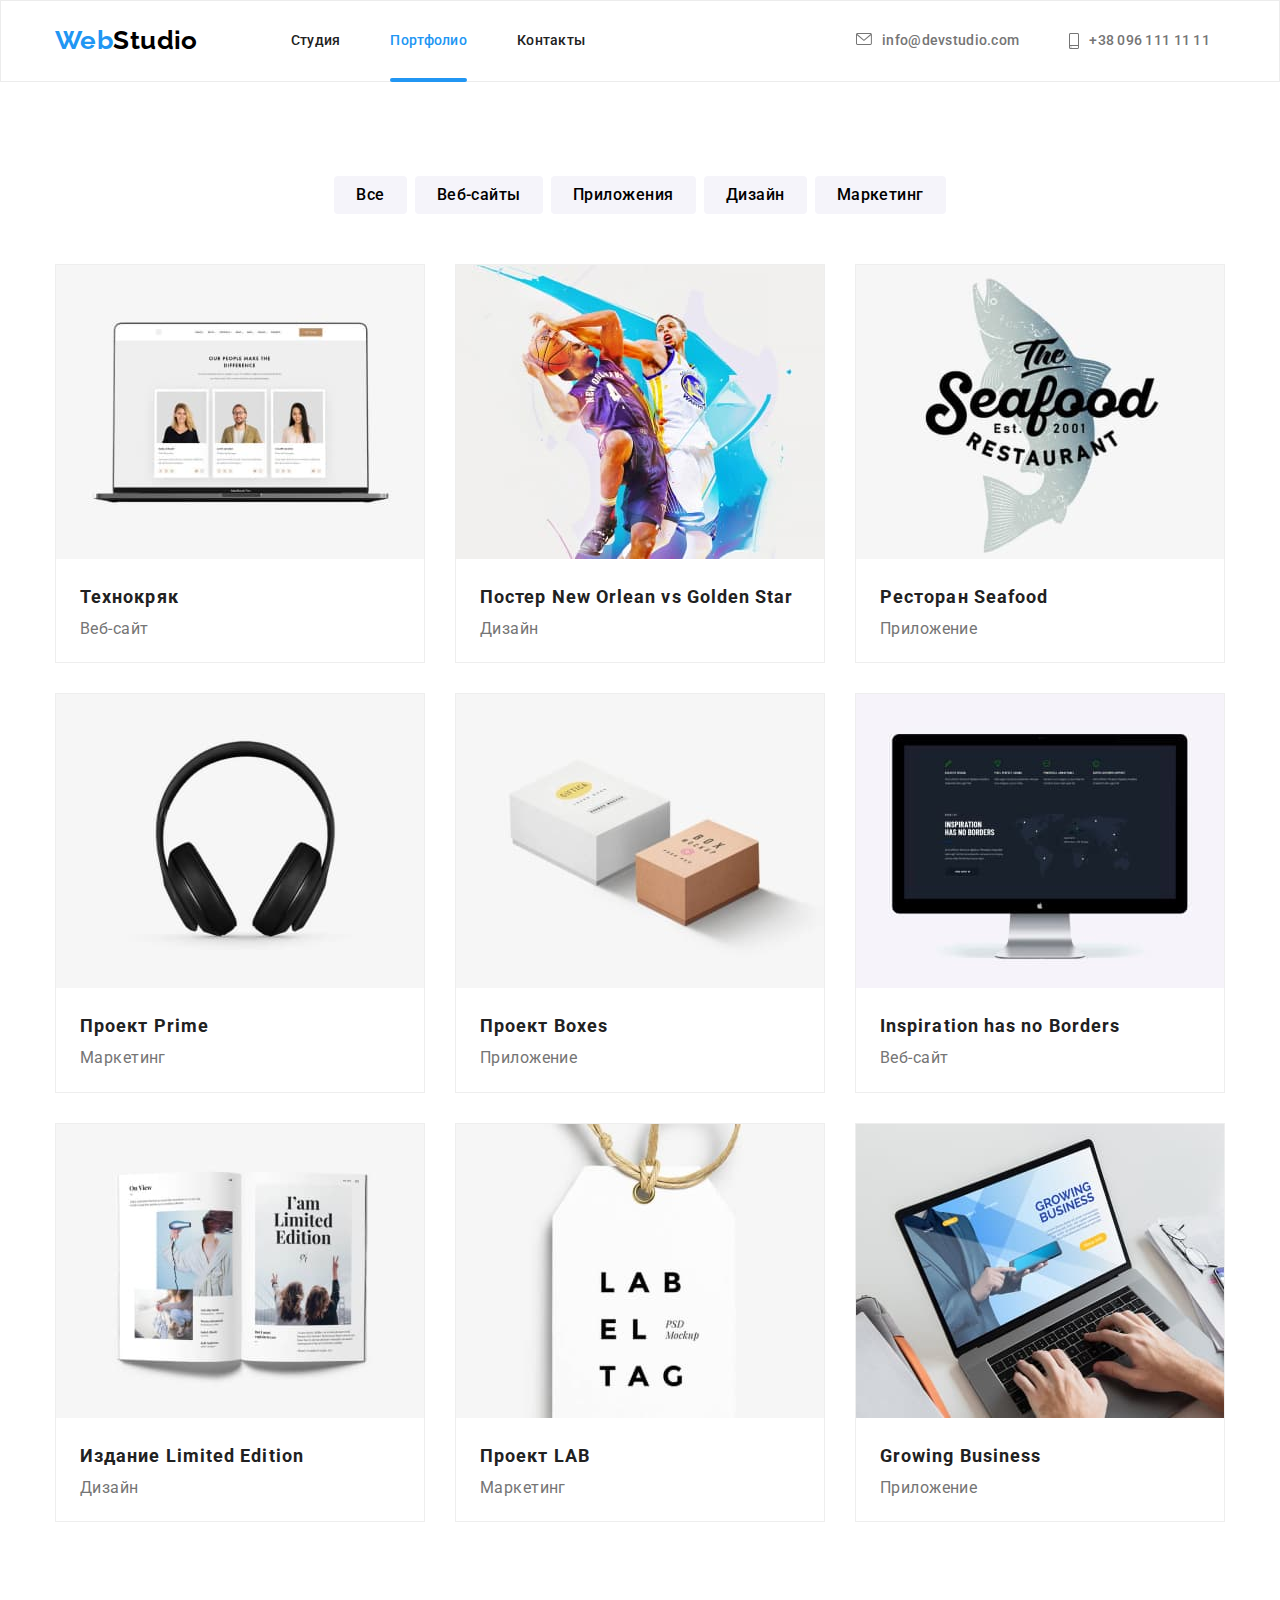
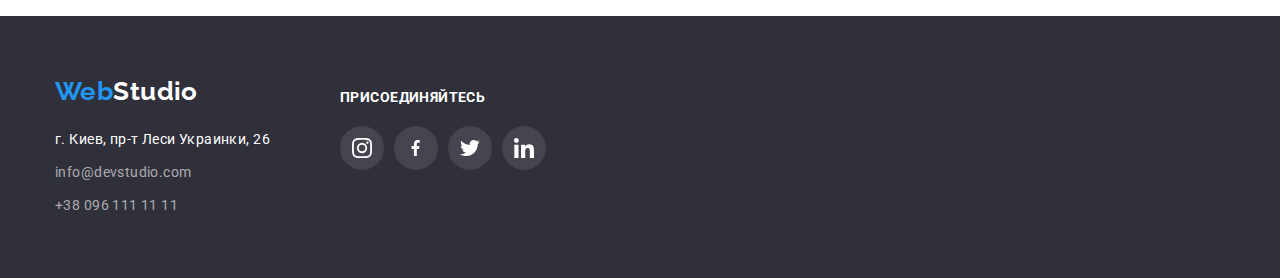
==== commit 83e250e0: "добавляет оверлей на все карточки проектов" ====
--- a/portfolio.html
+++ b/portfolio.html
@@ -63,9 +63,9 @@
                     <li class="project-item">
                         <div class="card-container">
                         <a href="" class="project-link" style="color: #757575">
-                            <div class="overlay-container">
+                            <div class="card-photo">
                             <img class="img-card" src="./images/technokriak.jpg" alt="на ноутбуке открыт сайт с карточками сотрудников">
-                            <div class="img-overlay">
+                            <div class="overlay">
                             <p class="overlay-text">Технокряк это современная площадка распространения коронавируса. Компании используют эту
                                 платформу для цифрового
                                 шпионажа и атак на защищённые сервера конкурентов.</p>
@@ -81,7 +81,14 @@
                     </li>
                     <li class="project-item">
                         <a href="" class="project-link" style="color: #757575">
+                            <div class="card-photo">
                             <img class="img-card" src="./images/poster.jpg" alt="Постер с изображением баскетболистов">
+                            <div class="overlay">
+                                <p class="overlay-text">Технокряк это современная площадка распространения коронавируса. Компании используют эту
+                                    платформу для цифрового
+                                    шпионажа и атак на защищённые сервера конкурентов.</p>
+                            </div>
+                            </div>
                             <div class="card-body">
                             <h2 class="project-name">Постер New Orlean vs Golden Star</h2>
                             <p class="project-text">Дизайн</p>
@@ -90,7 +97,14 @@
                     </li>
                     <li class="project-item">
                         <a href="" class="project-link" style="color: #757575">
+                            <div class="card-photo">
                             <img class="img-card" src="./images/seafood.jpg" alt="логотип с рыбой">
+                            <div class="overlay">
+                                <p class="overlay-text">Технокряк это современная площадка распространения коронавируса. Компании используют эту
+                                    платформу для цифрового
+                                    шпионажа и атак на защищённые сервера конкурентов.</p>
+                            </div>
+                            </div>
                             <div class="card-body">
                             <h2 class="project-name">Ресторан Seafood</h2>
                             <p class="project-text">Приложение</p>
@@ -99,7 +113,14 @@
                     </li>
                     <li class="project-item">
                         <a href="" class="project-link" style="color: #757575">
+                            <div class="card-photo">
                             <img class="img-card" src="./images/prime.jpg" alt="Наушники">
+                            <div class="overlay">
+                                <p class="overlay-text">Технокряк это современная площадка распространения коронавируса. Компании используют эту
+                                    платформу для цифрового
+                                    шпионажа и атак на защищённые сервера конкурентов.</p>
+                            </div>
+                            </div>
                             <div class="card-body">
                             <h2 class="project-name">Проект Prime</h2>
                             <p class="project-text">Маркетинг</p>
@@ -108,7 +129,14 @@
                     </li>
                     <li class="project-item">
                         <a href="" class="project-link" style="color: #757575">
+                            <div class="card-photo">
                             <img class="img-card" src="./images/boxes.jpg" alt="Две коробки на белом фоне.Одна-белая, вторая-крафт.">
+                            <div class="overlay">
+                            <p class="overlay-text">Технокряк это современная площадка распространения коронавируса. Компании используют эту
+                                платформу для цифрового
+                                шпионажа и атак на защищённые сервера конкурентов.</p>
+                            </div>
+                        </div>
                             <div class="card-body">
                             <h2 class="project-name">Проект Boxes</h2>
                             <p class="project-text">Приложение</p>
@@ -117,7 +145,14 @@
                     </li>
                     <li class="project-item">
                         <a href="" class="project-link" style="color: #757575">
+                            <div class="card-photo">
                             <img class="img-card" src="./images/no-borders.jpg" alt="Моноблок">
+                            <div class="overlay">
+                                <p class="overlay-text">Технокряк это современная площадка распространения коронавируса. Компании используют эту
+                                    платформу для цифрового
+                                    шпионажа и атак на защищённые сервера конкурентов.</p>
+                            </div>
+                            </div>
                             <div class="card-body">
                             <h2 class="project-name">Inspiration has no Borders</h2>
                             <p class="project-text">Веб-сайт</p>
@@ -126,7 +161,14 @@
                     </li>
                     <li class="project-item">
                         <a href="" class="project-link" style="color: #757575">
+                            <div class="card-photo">
                             <img class="img-card" src="./images/limited-edition.jpg" alt="Разворот журнала">
+                            <div class="overlay">
+                                <p class="overlay-text">Технокряк это современная площадка распространения коронавируса. Компании используют эту
+                                    платформу для цифрового
+                                    шпионажа и атак на защищённые сервера конкурентов.</p>
+                            </div>
+                            </div>
                             <div class="card-body">
                             <h2 class="project-name">Издание Limited Edition</h2>
                             <p class="project-text">Дизайн</p>
@@ -135,7 +177,14 @@
                     </li>
                     <li class="project-item">
                         <a href="" class="project-link" style="color: #757575">
+                            <div class="card-photo">
                             <img class="img-card" src="./images/lab.jpg" alt="белая лейба с названием проекта">
+                            <div class="overlay">
+                            <p class="overlay-text">Технокряк это современная площадка распространения коронавируса. Компании используют эту
+                                платформу для цифрового
+                                шпионажа и атак на защищённые сервера конкурентов.</p>
+                            </div>
+                            </div>
                             <div class="card-body">
                             <h2 class="project-name">Проект LAB</h2>
                             <p class="project-text">Маркетинг</p>
@@ -144,7 +193,14 @@
                     </li>
                     <li class="project-item">
                             <a class="project-link" href=""  style="color: #757575">
+                                <div class="card-photo">
                             <img class="img-card" src="./images/growing-business.jpg" alt="Мужчина печатает на ноутбуке">
+                            <div class="overlay">
+                                <p class="overlay-text">Технокряк это современная площадка распространения коронавируса. Компании используют эту
+                                    платформу для цифрового
+                                    шпионажа и атак на защищённые сервера конкурентов.</p>
+                            </div>
+                            </div>
                             <div class="card-body">
                             <h2 class="project-name">Growing Business</h2>
                             <p class="project-text">Приложение</p>
--- a/css/styles.css
+++ b/css/styles.css
@@ -937,41 +937,38 @@
 }
 
 /*backdrop cards*/
-.overlay-container {
+.card-photo {
   position: relative;
   overflow: hidden;
-}
-
-.overlay-container:hover .overlay {
-  transform: translatex(0);
-}
-
-
-.project-link .img-overlay {
+ 
+}
+
+
+
+.card-photo .overlay {
   position: absolute;
-  top: 0px;
-  left: 0;
-  width: 100%;
-  height: 100%;
-  background-color: var(--backdrop-color);
-  opacity: 0;
-  transform: translateY(100%)
-  transition: transform 250ms ease var(--timing-function);
-  
-}
-
-
-
-.project-link .img-overlay:hover {
-  opacity: 1;
-}
-.overlay-text {
-  text-decoration: none;
+   text-decoration: none;
   padding-top: 24px;
   padding-bottom: 24px;
   padding-left: 63px;
   padding-right: 63px;
   margin: 0;
+  left: 0;
+  top:0;
+  width: 100%;
+  height: 100%;
+  background-color: var(--backdrop-color);
+  opacity: 1;
+  transform: translateY(100%);
+}
+
+.project-link:hover .overlay {
+  transform: translateY(0);
+}
+
+
+.overlay-text {
+ 
   color: var(--second-text-accent)
 
 }
